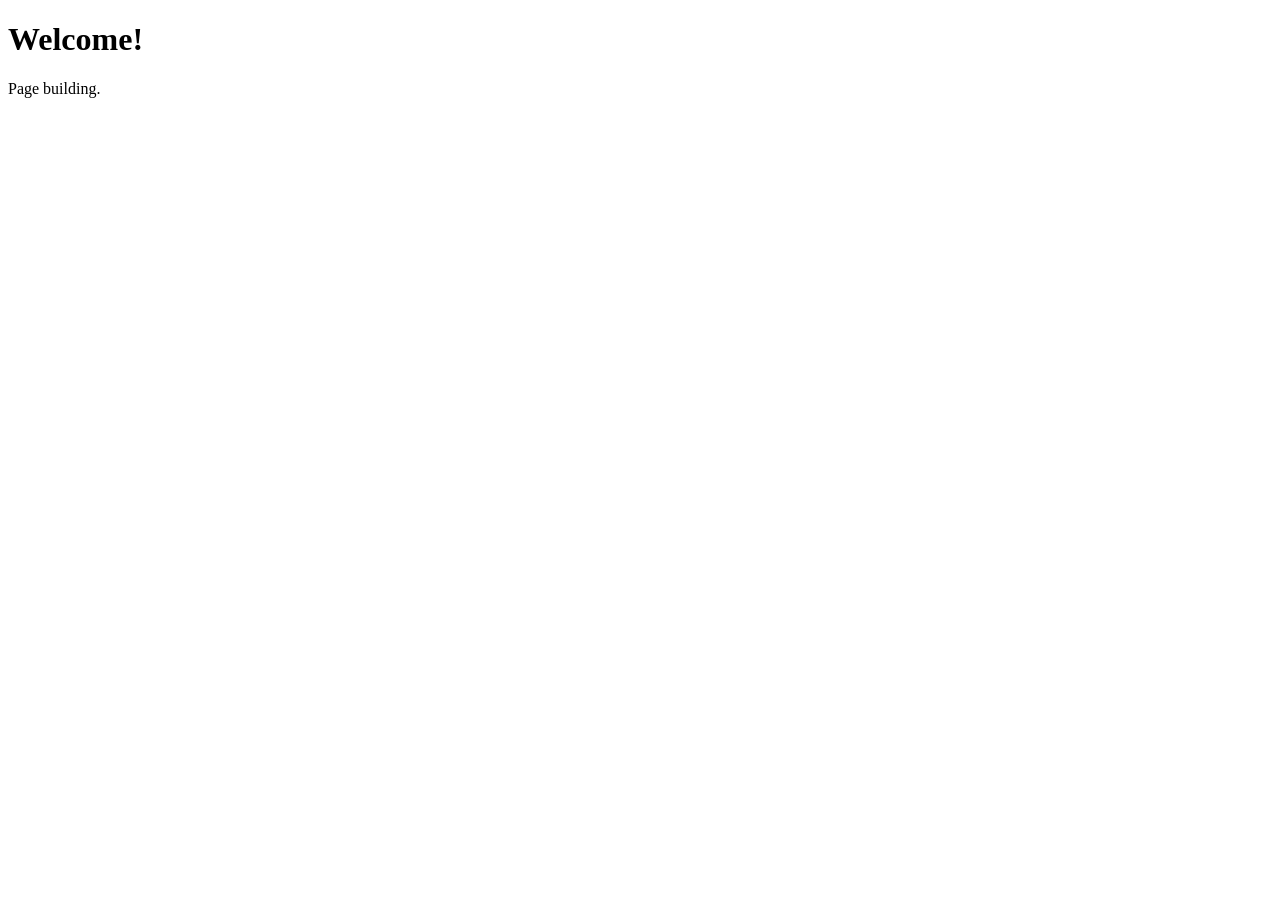
==== Krusty-Aura.html @ 3ab94a3b "First HTML" ====
<!DOCTYPE html>
<html lang="en">
<head>
    <meta charset="UTF-8">
    <meta name="viewport" content="width=device-width, initial-scale=1.0">
    <title>Welcome</title>
</head>
<body>
    <h1>Welcome!</h1>
    <p>Page building.</p>
</body>
</html>
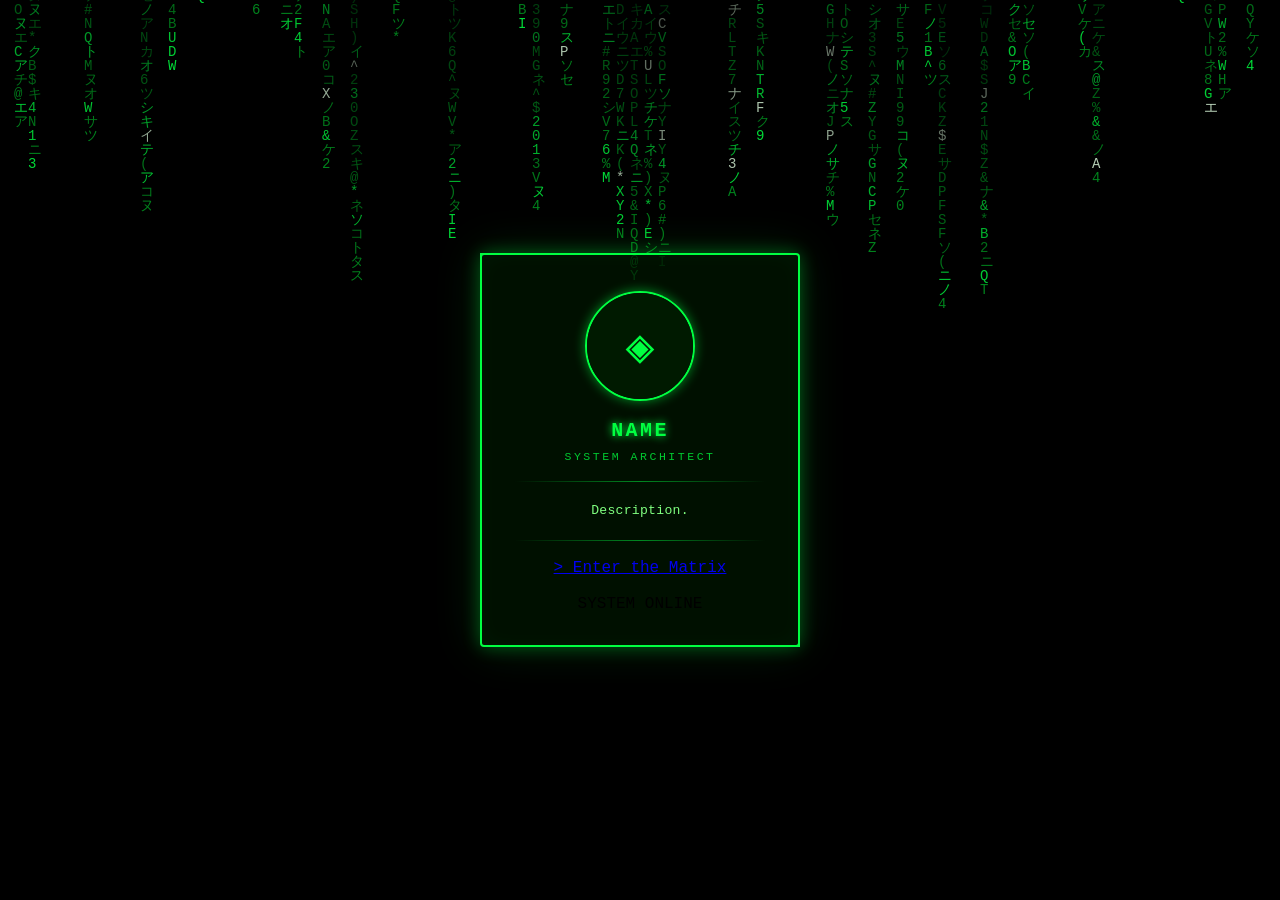
==== commit 705c215b: "Update HTML" ====
--- a/Krusty-Aura.html
+++ b/Krusty-Aura.html
@@ -1,12 +1,233 @@
 <!DOCTYPE html>
 <html lang="en">
 <head>
-    <meta charset="UTF-8">
-    <meta name="viewport" content="width=device-width, initial-scale=1.0">
-    <title>Welcome</title>
+  <meta charset="UTF-8" />
+  <meta name="viewport" content="width=device-width, initial-scale=1.0"/>
+  <title>Matrix Profile</title>
+  <style>
+    * { margin: 0; padding: 0; box-sizing: border-box; }
+
+    body {
+      background: #000;
+      min-height: 100vh;
+      display: flex;
+      align-items: center;
+      justify-content: center;
+      font-family: 'Courier New', Courier, monospace;
+      overflow: hidden;
+    }
+
+    canvas#matrix {
+      position: fixed;
+      top: 0; left: 0;
+      z-index: 0;
+      opacity: 0.85;
+    }
+
+    /* ── Card ── */
+    .card {
+      position: relative;
+      z-index: 10;
+      width: 320px;
+      background: rgba(0, 20, 0, 0.82);
+      border: 2px solid #00ff41;
+      border-radius: 4px;
+      padding: 36px 32px 32px;
+      display: flex;
+      flex-direction: column;
+      align-items: center;
+      gap: 18px;
+      box-shadow:
+        0 0 18px #00ff4155,
+        0 0 48px #00ff4122,
+        inset 0 0 24px #00ff410a;
+    }
+
+    /* corner decorations */
+    .card::before, .card::after {
+      content: '';
+      position: absolute;
+      width: 14px; height: 14px;
+      border-color: #00ff41;
+      border-style: solid;
+    }
+    .card::before { top: -2px; left: -2px; border-width: 2px 0 0 2px; }
+    .card::after  { bottom: -2px; right: -2px; border-width: 0 2px 2px 0; }
+
+    /* ── Photo ── */
+    .avatar-wrap {
+      width: 110px; height: 110px;
+      border-radius: 50%;
+      border: 2px solid #00ff41;
+      box-shadow: 0 0 12px #00ff4188;
+      overflow: hidden;
+      flex-shrink: 0;
+    }
+    .avatar-wrap img {
+      width: 100%; height: 100%;
+      object-fit: cover;
+      display: block;
+      filter: saturate(0.7) brightness(0.95);
+    }
+
+    /* placeholder when no real photo */
+    .avatar-placeholder {
+      width: 100%; height: 100%;
+      background: #001a00;
+      display: flex;
+      align-items: center;
+      justify-content: center;
+      font-size: 48px;
+      color: #00ff41;
+      user-select: none;
+    }
+
+    /* ── Text ── */
+    .name {
+      font-size: 1.25rem;
+      font-weight: 700;
+      color: #00ff41;
+      letter-spacing: 0.12em;
+      text-transform: uppercase;
+      text-shadow: 0 0 8px #00ff41;
+      text-align: center;
+    }
+
+    .role {
+      font-size: 0.72rem;
+      color: #00c930;
+      letter-spacing: 0.22em;
+      text-transform: uppercase;
+      margin-top: -10px;
+    }
+
+    .divider {
+      width: 100%;
+      height: 1px;
+      background: linear-gradient(to right, transparent, #00ff41, transparent);
+      opacity: 0.5;
+    }
+
+    .description {
+      font-size: 0.82rem;
+      color: #7fff7f;
+      line-height: 1.65;
+      text-align: center;
+      letter-spacing: 0.02em;
+    }
+
+    /* ── GitHub link ── */
+    .github-link {
+      display: flex;
+      align-items: center;
+      gap: 9px;
+      color: #00ff41;
+      font-family: 'Courier New', Courier, monospace;
+      font-size: 0.8rem;
+      letter-spacing: 0.1em;
+      text-decoration: none;
+      opacity: 0.85;
+      transition: opacity 0.2s, text-shadow 0.2s;
+    }
+    .github-link:hover {
+      opacity: 1;
+      text-shadow: 0 0 10px #00ff41;
+    }
+    .github-link svg {
+      flex-shrink: 0;
+      filter: drop-shadow(0 0 4px #00ff4188);
+    }
+  </style>
 </head>
 <body>
-    <h1>Welcome!</h1>
-    <p>Page building.</p>
+
+<canvas id="matrix"></canvas>
+
+<!-- ══ CARD ══ -->
+<div class="card">
+
+  <div class="avatar-wrap">
+    <!--
+      Replace the src below with your own image URL or local path.
+      Example: <img src="photo.jpg" alt="Profile photo" />
+      The placeholder icon shows when no image is provided.
+    -->
+    <img
+      src="https://upload.wikimedia.org/wikipedia/commons/thumb/2/2f/Culinary_fruits_front_view.jpg/1200px-Culinary_fruits_front_view.jpg"
+      alt="Profile photo"
+      onerror="this.style.display='none'; this.parentNode.innerHTML='<div class=\'avatar-placeholder\'>◈</div>';"
+    />
+  </div>
+
+  <div class="name">Name</div>
+  <div class="role">System Architect</div>
+
+  <div class="divider"></div>
+
+  <p class="description">
+    Description.
+  </p>
+
+  <div class="divider"></div>
+
+  <a class="cta" href="https://github.com" target="_blank" rel="noopener">
+    &gt; Enter the Matrix
+  </a>
+
+  <div class="status">
+    <span class="dot"></span>
+    SYSTEM ONLINE
+  </div>
+
+</div>
+
+<!-- ══ MATRIX RAIN ══ -->
+<script>
+  const canvas = document.getElementById('matrix');
+  const ctx    = canvas.getContext('2d');
+
+  const CHARS  = 'アイウエオカキクケコサシスセソタチツテトナニヌネノABCDEFGHIJKLMNOPQRSTUVWXYZ0123456789@#$%^&*()';
+  const FONT_SIZE = 14;
+  let cols, drops;
+
+  function resize() {
+    canvas.width  = window.innerWidth;
+    canvas.height = window.innerHeight;
+    cols  = Math.floor(canvas.width / FONT_SIZE);
+    drops = Array.from({ length: cols }, () => Math.random() * -50 | 0);
+  }
+
+  function draw() {
+    ctx.fillStyle = 'rgba(0,0,0,0.05)';
+    ctx.fillRect(0, 0, canvas.width, canvas.height);
+
+    ctx.font = FONT_SIZE + 'px "Courier New", monospace';
+
+    for (let i = 0; i < drops.length; i++) {
+      const char = CHARS[Math.random() * CHARS.length | 0];
+      const y    = drops[i] * FONT_SIZE;
+
+      // head char is bright white-green
+      if (drops[i] > 0 && Math.random() > 0.95) {
+        ctx.fillStyle = '#e0ffe0';
+      } else {
+        // vary brightness for depth
+        const bright = Math.random() > 0.7 ? '00ff41' : '009922';
+        ctx.fillStyle = '#' + bright;
+      }
+
+      ctx.fillText(char, i * FONT_SIZE, y);
+
+      if (y > canvas.height && Math.random() > 0.975) {
+        drops[i] = 0;
+      }
+      drops[i]++;
+    }
+  }
+
+  resize();
+  window.addEventListener('resize', resize);
+  setInterval(draw, 40);
+</script>
 </body>
 </html>
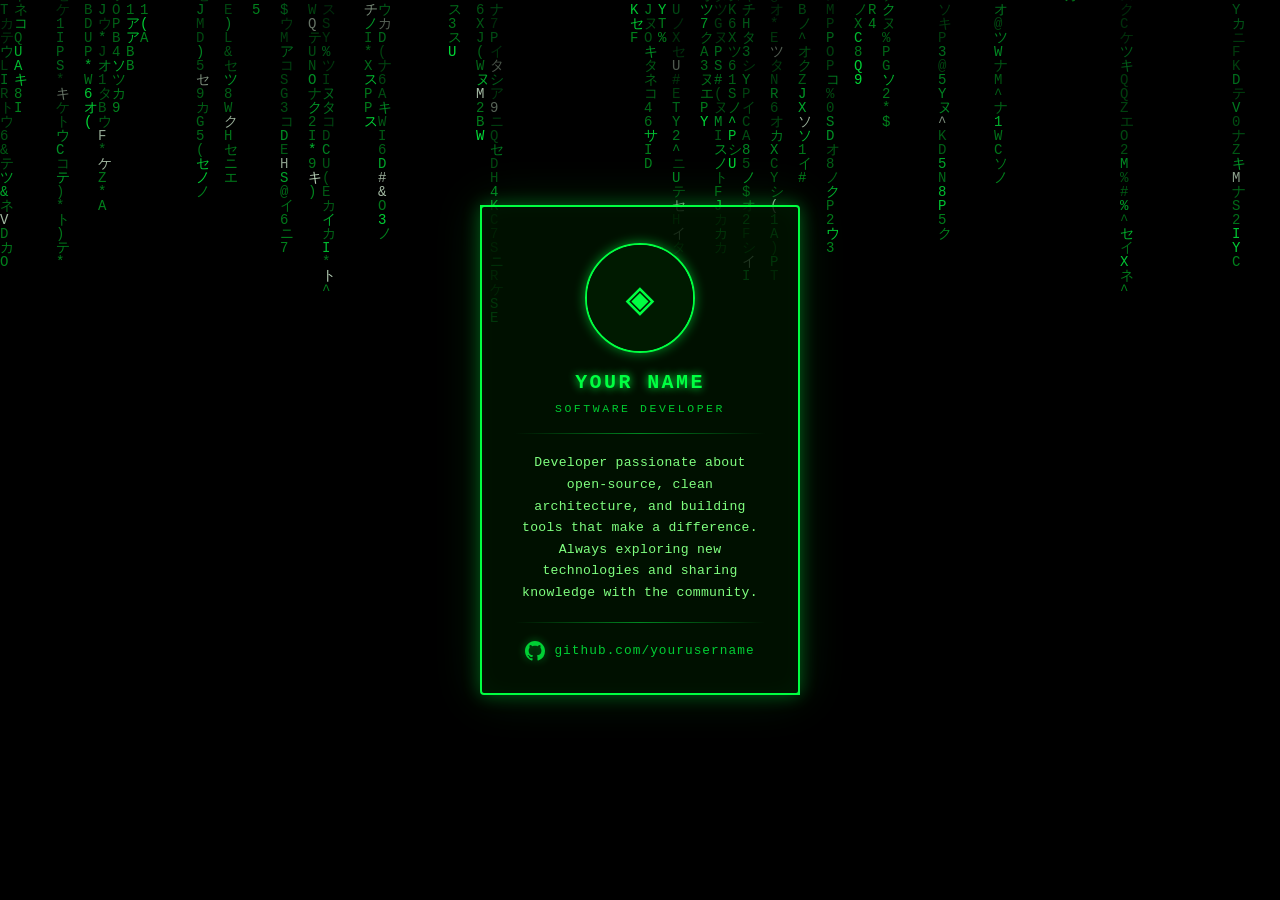
==== commit 60981d34: "Fix bugs" ====
--- a/Krusty-Aura.html
+++ b/Krusty-Aura.html
@@ -3,7 +3,7 @@
 <head>
   <meta charset="UTF-8" />
   <meta name="viewport" content="width=device-width, initial-scale=1.0"/>
-  <title>Matrix Profile</title>
+  <title>Biography</title>
   <style>
     * { margin: 0; padding: 0; box-sizing: border-box; }
 
@@ -70,7 +70,6 @@
       filter: saturate(0.7) brightness(0.95);
     }
 
-    /* placeholder when no real photo */
     .avatar-placeholder {
       width: 100%; height: 100%;
       background: #001a00;
@@ -124,9 +123,9 @@
       color: #00ff41;
       font-family: 'Courier New', Courier, monospace;
       font-size: 0.8rem;
-      letter-spacing: 0.1em;
+      letter-spacing: 0.08em;
       text-decoration: none;
-      opacity: 0.85;
+      opacity: 0.8;
       transition: opacity 0.2s, text-shadow 0.2s;
     }
     .github-link:hover {
@@ -148,9 +147,8 @@
 
   <div class="avatar-wrap">
     <!--
-      Replace the src below with your own image URL or local path.
-      Example: <img src="photo.jpg" alt="Profile photo" />
-      The placeholder icon shows when no image is provided.
+      Replace src with your own photo URL or local path.
+      e.g. <img src="photo.jpg" alt="Your name" />
     -->
     <img
       src="https://upload.wikimedia.org/wikipedia/commons/thumb/2/2f/Culinary_fruits_front_view.jpg/1200px-Culinary_fruits_front_view.jpg"
@@ -159,25 +157,26 @@
     />
   </div>
 
-  <div class="name">Name</div>
-  <div class="role">System Architect</div>
+  <div class="name">Your Name</div>
+  <div class="role">Software Developer</div>
 
   <div class="divider"></div>
 
   <p class="description">
-    Description.
+    Developer passionate about open-source, clean architecture,
+    and building tools that make a difference. Always exploring
+    new technologies and sharing knowledge with the community.
   </p>
 
   <div class="divider"></div>
 
-  <a class="cta" href="https://github.com" target="_blank" rel="noopener">
-    &gt; Enter the Matrix
+  <!-- Replace href with your real GitHub URL -->
+  <a class="github-link" href="https://github.com/yourusername" target="_blank" rel="noopener">
+    <svg width="20" height="20" viewBox="0 0 24 24" fill="#00ff41" xmlns="http://www.w3.org/2000/svg">
+      <path d="M12 0C5.37 0 0 5.37 0 12c0 5.31 3.435 9.795 8.205 11.385.6.105.825-.255.825-.57 0-.285-.015-1.23-.015-2.235-3.015.555-3.795-.735-4.035-1.41-.135-.345-.72-1.41-1.23-1.695-.42-.225-1.02-.78-.015-.795.945-.015 1.62.87 1.845 1.23 1.08 1.815 2.805 1.305 3.495.99.105-.78.42-1.305.765-1.605-2.67-.3-5.46-1.335-5.46-5.925 0-1.305.465-2.385 1.23-3.225-.12-.3-.54-1.53.12-3.18 0 0 1.005-.315 3.3 1.23.96-.27 1.98-.405 3-.405s2.04.135 3 .405c2.295-1.56 3.3-1.23 3.3-1.23.66 1.65.24 2.88.12 3.18.765.84 1.23 1.905 1.23 3.225 0 4.605-2.805 5.625-5.475 5.925.435.375.81 1.095.81 2.22 0 1.605-.015 2.895-.015 3.3 0 .315.225.69.825.57A12.02 12.02 0 0 0 24 12c0-6.63-5.37-12-12-12z"/>
+    </svg>
+    github.com/yourusername
   </a>
-
-  <div class="status">
-    <span class="dot"></span>
-    SYSTEM ONLINE
-  </div>
 
 </div>
 
@@ -200,27 +199,21 @@
   function draw() {
     ctx.fillStyle = 'rgba(0,0,0,0.05)';
     ctx.fillRect(0, 0, canvas.width, canvas.height);
-
     ctx.font = FONT_SIZE + 'px "Courier New", monospace';
 
     for (let i = 0; i < drops.length; i++) {
       const char = CHARS[Math.random() * CHARS.length | 0];
       const y    = drops[i] * FONT_SIZE;
 
-      // head char is bright white-green
       if (drops[i] > 0 && Math.random() > 0.95) {
         ctx.fillStyle = '#e0ffe0';
       } else {
-        // vary brightness for depth
-        const bright = Math.random() > 0.7 ? '00ff41' : '009922';
-        ctx.fillStyle = '#' + bright;
+        ctx.fillStyle = Math.random() > 0.7 ? '#00ff41' : '#009922';
       }
 
       ctx.fillText(char, i * FONT_SIZE, y);
 
-      if (y > canvas.height && Math.random() > 0.975) {
-        drops[i] = 0;
-      }
+      if (y > canvas.height && Math.random() > 0.975) drops[i] = 0;
       drops[i]++;
     }
   }
@@ -230,4 +223,4 @@
   setInterval(draw, 40);
 </script>
 </body>
-</html>+</html>
